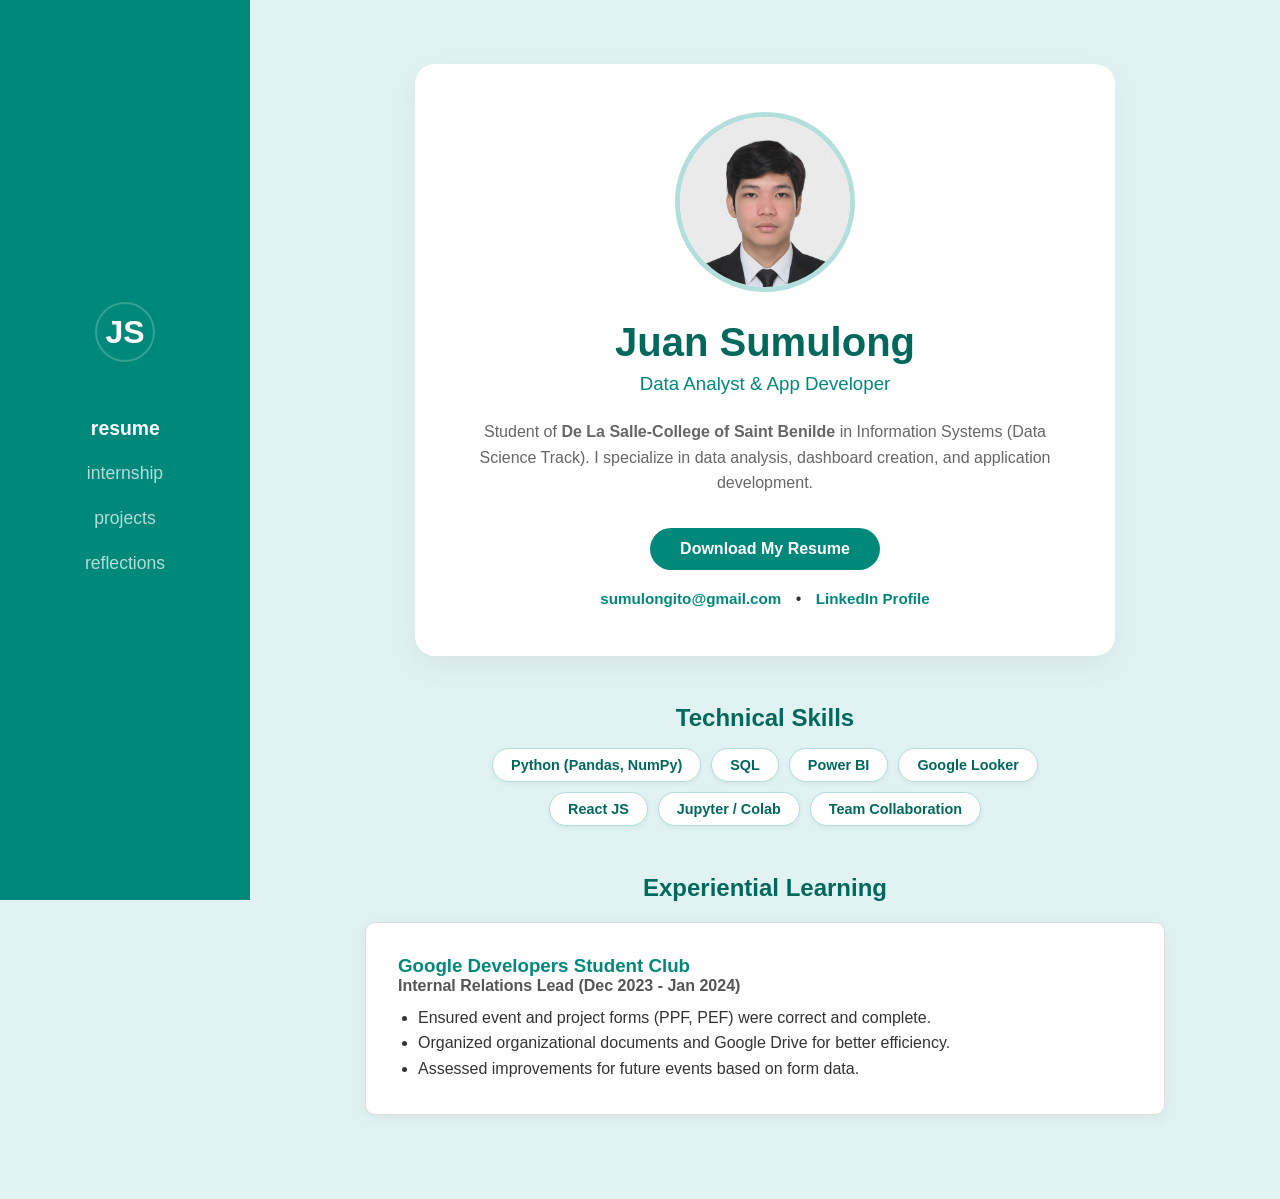
==== index.html @ 0fcefe07 "Move portfolio files to the repository root" ====
<!DOCTYPE html>
<html lang="en">
<head>
    <meta charset="UTF-8">
    <meta name="viewport" content="width=device-width, initial-scale=1.0">
    <title>Juan Sumulong - Portfolio</title>
    <link rel="stylesheet" href="style.css">
</head>
<body>

    <div class="layout-container">
        
        <aside class="sidebar">
            <div class="logo">JS</div> 
            
            <nav>
                <ul>
                    <li><a href="index.html" class="active">Resume</a></li>
                    <li><a href="internship.html">Internship</a></li>
                    <li><a href="projects.html">Projects</a></li>
                    <li><a href="reflections.html">Reflections</a></li>
                </ul>
            </nav>
        </aside>

        <main class="main-content">
            
            <section class="hero-card">
                <img src="images/profile.jpeg" alt="Juan Sumulong" class="profile-pic">
                
                <h1>Juan Sumulong</h1>
                <h3 class="subtitle">Data Analyst & App Developer</h3>
                
                <p class="bio">
                    Student of <strong>De La Salle-College of Saint Benilde</strong> in Information Systems 
                    (Data Science Track). I specialize in data analysis, dashboard creation, and 
                    application development.
                </p>

                <a href="https://drive.google.com/file/d/1m2vF2gVnEqfFufVgD5PYqEGLd9tg2l-f/view?usp=sharing" target="_blank" class="btn-primary">Download My Resume</a>
                
                <div class="social-links" style="margin-top: 20px;">
                    <a href="mailto:sumulongito@gmail.com">sumulongito@gmail.com</a>
                    • 
                    <a href="https://www.linkedin.com/in/juan-v-sumulong-66ba03379" target="_blank">LinkedIn Profile</a>
                </div>
            </section>

            <section id="skills">
                <h2>Technical Skills</h2>
                <div class="skills-container">
                    <span class="skill-tag">Python (Pandas, NumPy)</span>
                    <span class="skill-tag">SQL</span>
                    <span class="skill-tag">Power BI</span>
                    <span class="skill-tag">Google Looker</span>
                    <span class="skill-tag">React JS</span>
                    <span class="skill-tag">Jupyter / Colab</span>
                    <span class="skill-tag">Team Collaboration</span>
                </div>
            </section>

            <section id="experience" style="margin-top: 3rem; width: 100%; max-width: 800px;">
                <h2 style="text-align: center; color: #00695c;">Experiential Learning</h2>
                
                <div class="project-card" style="margin-top: 20px; text-align: left; padding: 2rem; border: 1px solid #ddd; border-radius: 10px;">
                    <h3 style="color: #00897b;">Google Developers Student Club</h3>
                    <h4 style="color: #555;">Internal Relations Lead (Dec 2023 - Jan 2024)</h4>
                    <ul style="margin-top: 10px; margin-left: 20px; line-height: 1.6;">
                        <li>Ensured event and project forms (PPF, PEF) were correct and complete.</li>
                        <li>Organized organizational documents and Google Drive for better efficiency.</li>
                        <li>Assessed improvements for future events based on form data.</li>
                    </ul>
                </div>
            </section>

        </main>

    </div>

</body>
</html>
---- style.css ----
/* GLOBAL RESET */
* {
    margin: 0;
    padding: 0;
    box-sizing: border-box;
    font-family: 'Segoe UI', Tahoma, Geneva, Verdana, sans-serif;
}

body {
    background-color: #e0f2f1; /* Very light teal background */
    color: #333;
}

/* --- LAYOUT CONTAINER (Holds Sidebar + Content) --- */
.layout-container {
    display: flex;
    min-height: 100vh; /* Full screen height */
}

/* --- LEFT SIDEBAR (The Green Box) --- */
.sidebar {
    width: 250px; /* Fixed width */
    background-color: #00897b; /* Teal Color */
    color: white;
    display: flex;
    flex-direction: column;
    justify-content: center; /* Centers links vertically */
    padding: 2rem;
    position: fixed; /* Keeps it stuck to the left */
    height: 100vh;
    z-index: 100;
}

.logo {
    font-size: 2rem;
    font-weight: bold;
    margin-bottom: 2rem;
    text-align: center;
    border: 2px solid rgba(255,255,255,0.2);
    padding: 10px;
    border-radius: 50%;
    width: 60px;
    height: 60px;
    margin: 0 auto 2rem auto;
    display: flex;
    align-items: center;
    justify-content: center;
}

.sidebar nav ul {
    list-style: none;
    text-align: center;
}

.sidebar nav ul li {
    margin: 1.5rem 0;
}

.sidebar nav ul li a {
    color: rgba(255, 255, 255, 0.7); /* Slightly transparent white */
    text-decoration: none;
    font-size: 1.1rem;
    text-transform: lowercase; 
    transition: 0.3s;
}

.sidebar nav ul li a:hover, 
.sidebar nav ul li a.active {
    color: white; /* Bright white on hover */
    font-weight: bold;
    transform: scale(1.1);
    display: inline-block;
}

/* --- MAIN CONTENT (The White Area) --- */
.main-content {
    margin-left: 250px; /* Moves content right to not hide behind sidebar */
    flex: 1;
    display: flex;
    flex-direction: column;
    align-items: center;
    padding: 4rem;
    width: calc(100% - 250px);
}

/* --- HERO CARD (The Center Profile) --- */
.hero-card {
    background: white;
    padding: 3rem;
    border-radius: 20px;
    text-align: center;
    max-width: 700px;
    box-shadow: 0 10px 30px rgba(0,0,0,0.05); /* Soft shadow */
    margin-bottom: 3rem;
}

.profile-pic {
    width: 180px;
    height: 180px;
    border-radius: 50%;
    object-fit: cover;
    margin-bottom: 1.5rem;
    border: 5px solid #b2dfdb; /* Light teal border around face */
}

h1 {
    font-size: 2.5rem;
    color: #00695c; /* Darker teal text */
    margin-bottom: 0.5rem;
}

.subtitle {
    color: #00897b; /* Teal text */
    font-weight: normal;
    margin-bottom: 1.5rem;
}

.bio {
    color: #666;
    line-height: 1.6;
    margin-bottom: 2rem;
}

/* --- BUTTONS & LINKS --- */
.social-links a {
    color: #00897b;
    text-decoration: none;
    font-weight: bold;
    margin: 0 10px;
    font-size: 0.95rem;
}

.btn-primary {
    background-color: #00897b;
    color: white;
    padding: 12px 30px;
    text-decoration: none;
    border-radius: 50px; /* Pill shape */
    font-weight: bold;
    transition: background 0.3s, transform 0.2s;
    display: inline-block;
}

.btn-primary:hover {
    background-color: #00695c;
    transform: translateY(-2px);
}

/* --- SKILLS SECTION --- */
#skills h2 {
    color: #00695c;
    margin-bottom: 1rem;
    text-align: center;
}

.skills-container {
    display: flex;
    flex-wrap: wrap;
    justify-content: center;
    gap: 10px;
    max-width: 600px;
    margin: 0 auto;
}

.skill-tag {
    background: white;
    color: #00695c;
    padding: 8px 18px;
    border-radius: 20px;
    font-size: 0.9rem;
    font-weight: 600;
    box-shadow: 0 2px 5px rgba(0,0,0,0.05);
    border: 1px solid #b2dfdb;
}

/* --- PROJECT CARDS (For Internship/Projects pages) --- */
.project-card {
    background: white;
    padding: 2rem;
    border-radius: 12px;
    box-shadow: 0 4px 15px rgba(0,0,0,0.05);
    margin-bottom: 20px;
}

/* --- GALLERY GRID (For Screenshots) --- */
.gallery-grid {
    display: grid;
    grid-template-columns: repeat(auto-fit, minmax(200px, 1fr)); 
    gap: 15px;
    margin-top: 20px;
}

.gallery-item {
    border-radius: 8px;
    overflow: hidden;
    background: #fff;
    border: 1px solid #eee;
}

.gallery-item img {
    width: 100%;
    height: 150px; 
    object-fit: cover; 
    cursor: pointer; 
    display: block;
    transition: opacity 0.3s;
}

.gallery-item img:hover {
    opacity: 0.9;
}

.gallery-item .caption {
    font-size: 0.8rem;
    padding: 8px;
    text-align: center;
    color: #555;
    background: #fcfcfc;
}

/* --- MOBILE RESPONSIVE --- */
@media (max-width: 768px) {
    .layout-container {
        flex-direction: column;
    }

    .sidebar {
        width: 100%;
        height: auto;
        position: relative;
        padding: 1rem;
        flex-direction: row; 
        justify-content: space-between;
        align-items: center;
    }

    .logo {
        margin: 0;
        width: 40px;
        height: 40px;
        font-size: 1.2rem;
    }
    
    .sidebar nav ul {
        display: flex;
        gap: 15px;
    }

    .sidebar nav ul li {
        margin: 0;
    }

    .sidebar nav ul li a {
        font-size: 0.9rem;
    }

    .main-content {
        margin-left: 0;
        padding: 2rem 1rem;
        width: 100%;
    }
    
    .hero-card {
        padding: 2rem 1rem;
    }
}
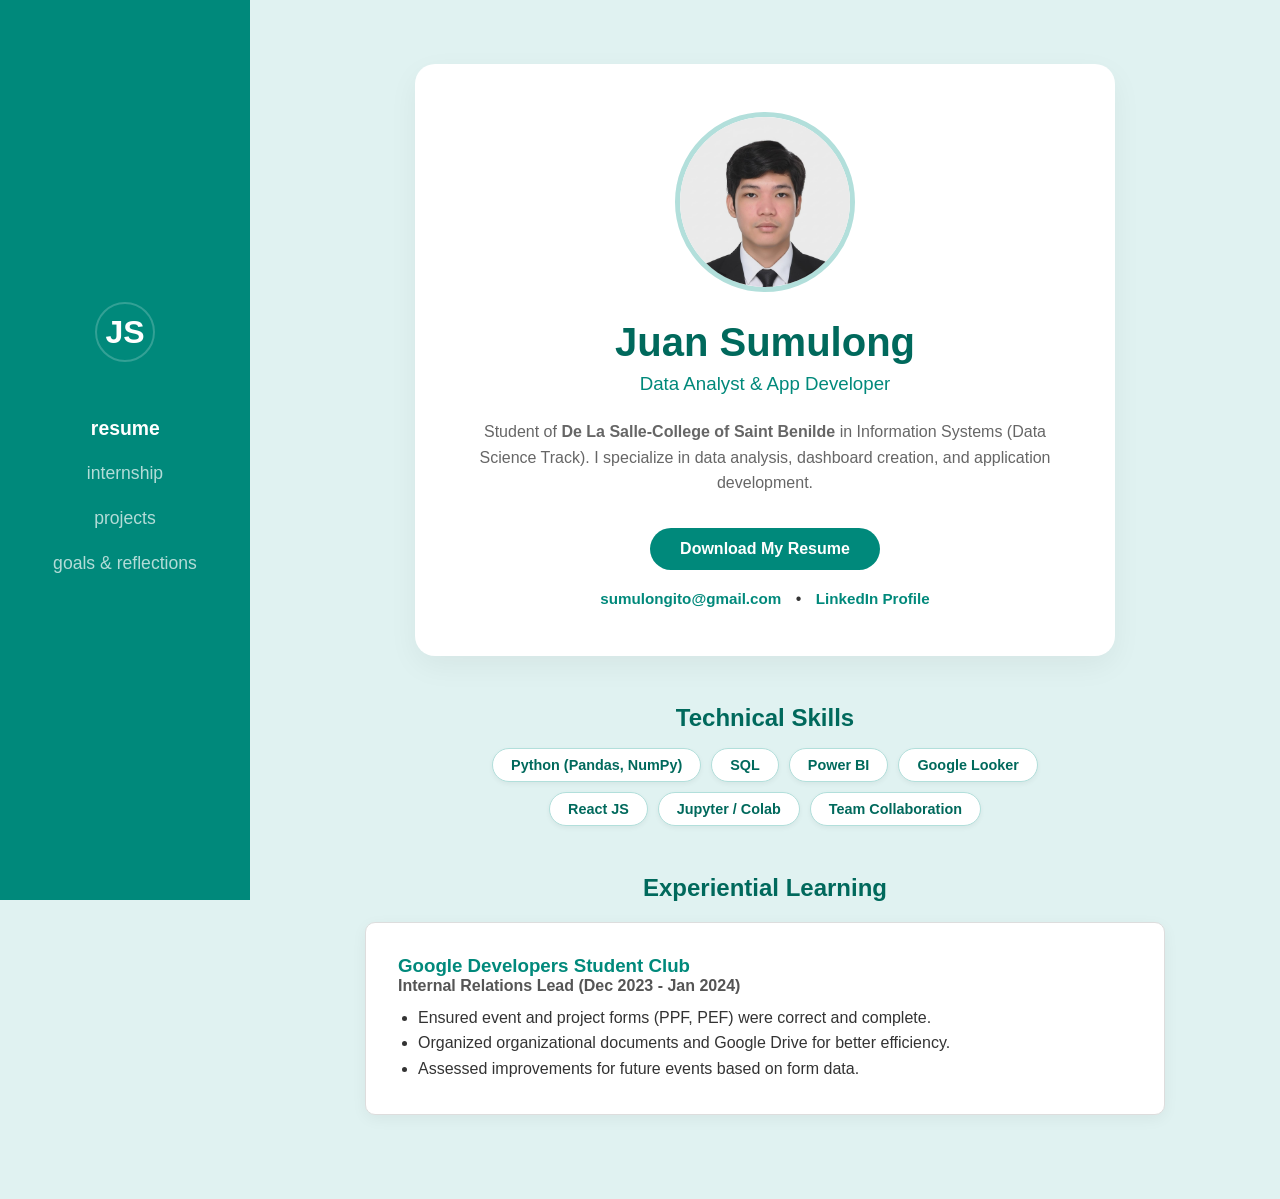
==== commit f7b9262f: "Updated Resume Link" ====
--- a/index.html
+++ b/index.html
@@ -18,7 +18,7 @@
                     <li><a href="index.html" class="active">Resume</a></li>
                     <li><a href="internship.html">Internship</a></li>
                     <li><a href="projects.html">Projects</a></li>
-                    <li><a href="reflections.html">Reflections</a></li>
+                    <li><a href="reflections.html">Goals & Reflections</a></li>
                 </ul>
             </nav>
         </aside>
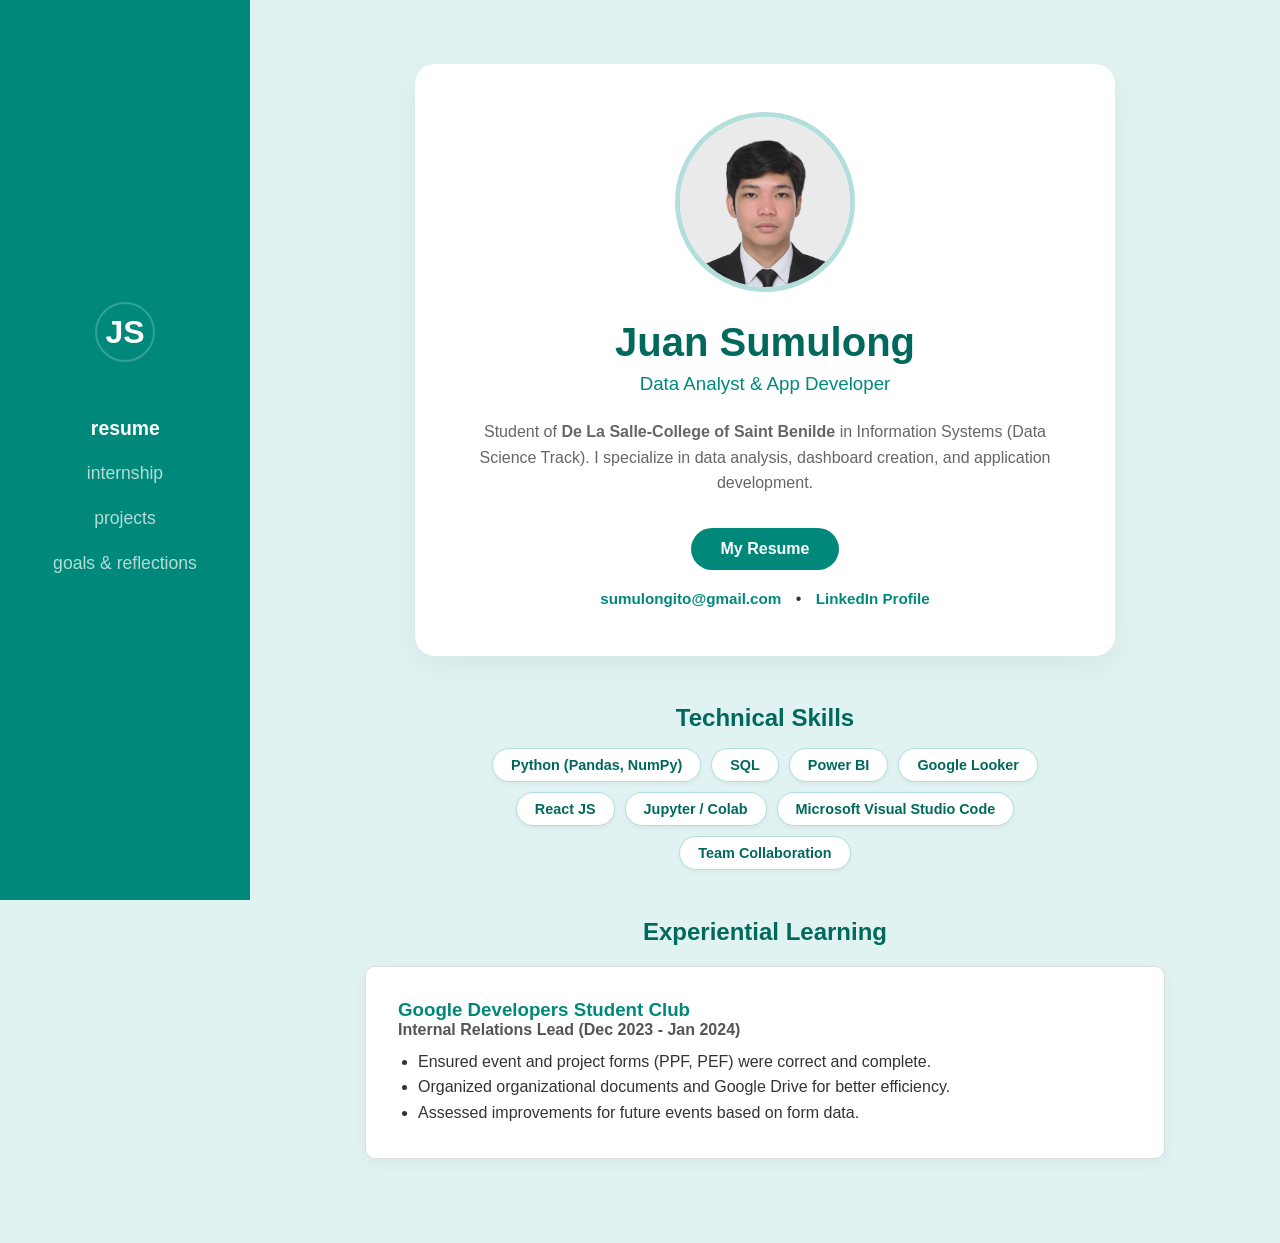
==== commit cdc98762: "Updated Resume Link2" ====
--- a/index.html
+++ b/index.html
@@ -37,7 +37,7 @@
                     application development.
                 </p>
 
-                <a href="https://drive.google.com/file/d/1m2vF2gVnEqfFufVgD5PYqEGLd9tg2l-f/view?usp=sharing" target="_blank" class="btn-primary">Download My Resume</a>
+                <a href="https://drive.google.com/file/d/1NOP_8OHzj2ilH7ILHniVnBJTtdUD2omU/view?usp=sharing" target="_blank" class="btn-primary">My Resume</a>
                 
                 <div class="social-links" style="margin-top: 20px;">
                     <a href="mailto:sumulongito@gmail.com">sumulongito@gmail.com</a>
@@ -55,6 +55,7 @@
                     <span class="skill-tag">Google Looker</span>
                     <span class="skill-tag">React JS</span>
                     <span class="skill-tag">Jupyter / Colab</span>
+                    <span class="skill-tag">Microsoft Visual Studio Code</span>
                     <span class="skill-tag">Team Collaboration</span>
                 </div>
             </section>
